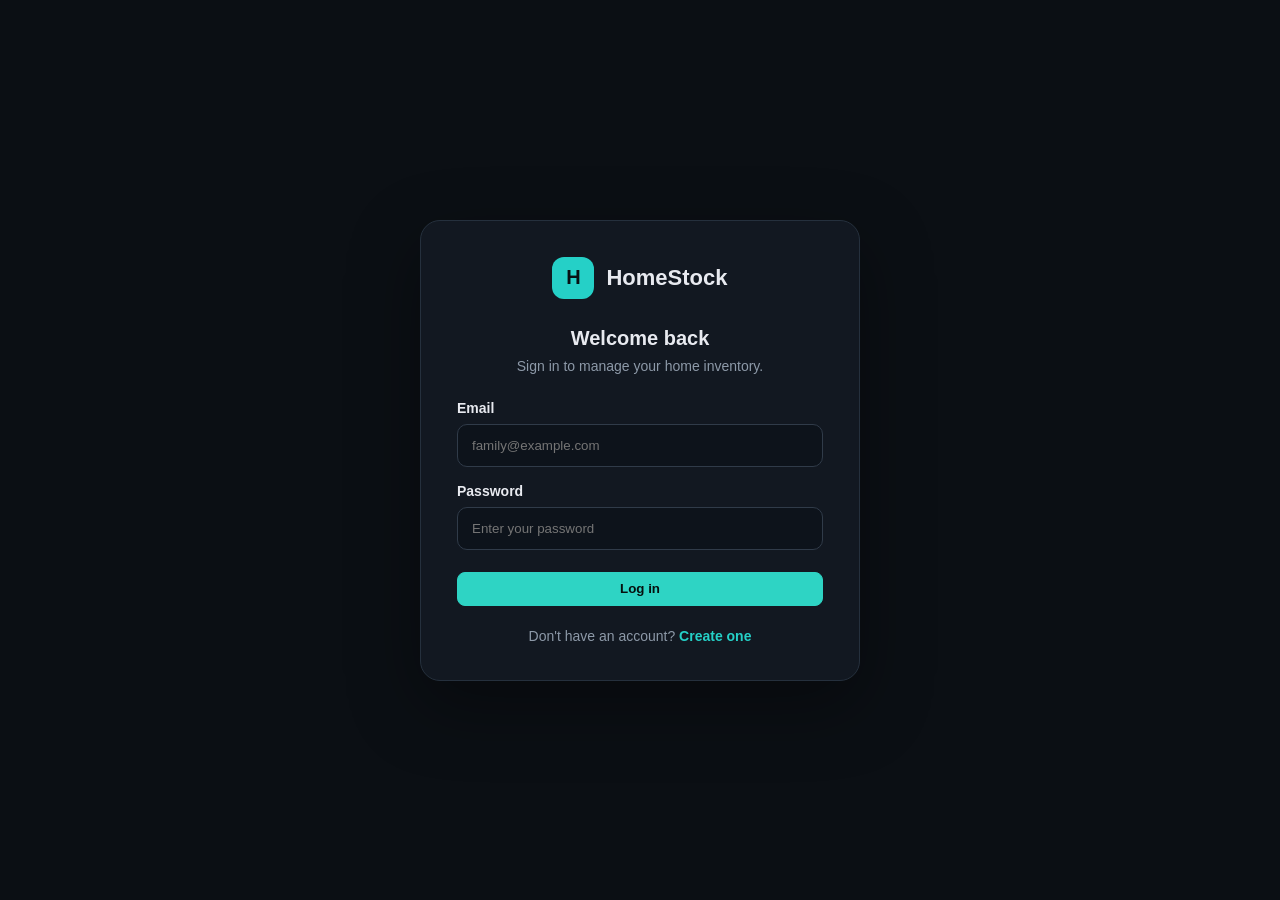
==== login.html @ addc09e4 "Add files via upload" ====
<!DOCTYPE html>
<html lang="en">
<head>
    <meta charset="UTF-8">
    <meta name="viewport" content="width=device-width, initial-scale=1.0">
    <title>HomeStock — Login</title>
    <link rel="stylesheet" href="css/style.css">
    <style>
        .auth-page { min-height: 100vh; display: grid; place-items: center; padding: 24px; background: #0b0f14; }
        .auth-card { width: min(440px, 100%); background: #121821; border: 1px solid #25303d; border-radius: 20px; padding: 36px; box-shadow: 0 24px 70px rgba(0,0,0,.35); }
        .auth-brand { display:flex; align-items:center; gap:12px; justify-content:center; margin-bottom:28px; }
        .auth-brand span { width:42px; height:42px; display:grid; place-items:center; border-radius:12px; background:#25d0c7; color:#081013; font-weight:800; font-size:20px; }
        .auth-brand b { font-size:22px; }
        .auth-card h1 { text-align:center; margin:0 0 8px; }
        .auth-subtitle { text-align:center; color:#8d99a8; margin:0 0 26px; }
        .auth-form label { display:block; margin:16px 0 8px; font-weight:600; }
        .auth-form input { width:100%; box-sizing:border-box; padding:13px 14px; border:1px solid #303b49; border-radius:10px; background:#0d131b; color:#fff; outline:none; }
        .auth-form input:focus { border-color:#25d0c7; }
        .auth-submit { width:100%; margin-top:22px; }
        .auth-error { background:#3a1f25; border:1px solid #6b303b; color:#ffb8c0; padding:12px 14px; border-radius:10px; margin-bottom:14px; }
        .auth-footer { text-align:center; margin-top:22px; color:#8d99a8; }
        .auth-footer a { color:#25d0c7; text-decoration:none; font-weight:600; }
    .auth-success { background:#16342f; border:1px solid #2a665c; color:#a9eee4; padding:12px 14px; border-radius:10px; margin-bottom:14px; }
    </style>
</head>
<body class="auth-page">
    <main class="auth-card">
        <div class="auth-brand"><span>H</span><b>HomeStock</b></div>
        <h1>Welcome back</h1>
        <p class="auth-subtitle">Sign in to manage your home inventory.</p>
        <div class="auth-success" id="authSuccess" hidden></div>
        <div class="auth-error" id="authError" hidden></div>
        <form class="auth-form" id="loginForm">
            <label for="email">Email</label>
            <input id="email" name="email" type="email" autocomplete="email" placeholder="family@example.com" required>
            <label for="password">Password</label>
            <input id="password" name="password" type="password" autocomplete="current-password" placeholder="Enter your password" required>
            <button class="btn primary auth-submit" type="submit">Log in</button>
        </form>
        <div class="auth-footer">Don't have an account? <a href="register.html">Create one</a></div>
    </main>
    <script src="js/supabase-config.js"></script>
    <script src="js/online.js"></script>
    <script src="js/status.js"></script>
    <script src="js/profile-menu.js"></script>
<script src="js/auth.js"></script>
</body>
</html>
---- css/style.css ----
* {
    box-sizing:border-box
}
body {
    margin:0;
    background:#090b10;
    color:#e8eaf0;
    font:14px Inter,Arial,sans-serif
}
a {
    text-decoration:none;
    color:inherit
}
.app {
    display:flex;
    min-height:100vh
}
.sidebar {
    width:214px;
    flex:none;
    background:#0d1017;
    border-right:1px solid #202532;
    padding:16px 9px;
    display:flex;
    flex-direction:column;
    min-height:100vh
}
.brand {
    height:55px;
    border-bottom:1px solid #202532;
    display:flex;
    align-items:center;
    gap:10px;
    padding:0 10px
}
.brand span {
    width:30px;
    height:30px;
    border:1px solid #167e78;
    background:#102b2e;
    border-radius:8px;
    display:grid;
    place-items:center;
    color:#35d6c5;
    font-weight:700
}
nav {
    display:grid;
    gap:5px;
    margin-top:14px
}
nav a {
    height:40px;
    padding:0 12px;
    display:flex;
    align-items:center;
    gap:11px;
    color:#8790a9;
    border:1px solid transparent;
    border-radius:7px;
    font-size:14px;
    line-height:1;
    white-space:nowrap
}
nav a.active {
    background:#102a2d;
    border-color:#175f62;
    color:#36d7c6
}


.collapse {
    margin-top:auto;
    height:35px;
    background:#151924;
    color:#8790a9;
    border:1px solid #252a38;
    border-radius:7px
}
.main,main {
    flex:1;
    min-width:0;
    padding:0 26px 28px
}
header {
    height:82px;
    border-bottom:1px solid #1f2430;
    display:flex;
    align-items:center;
    justify-content:space-between
}
h1 {
    margin:0;
    font-size:20px
}
header p {
    margin:5px 0 0;
    color:#64708e;
    font-size:12px
}
.actions {
    display:flex;
    align-items:center;
    gap:10px
}
.btn {
    height:34px;
    border:1px solid #2b3243;
    border-radius:8px;
    background:#171c2a;
    color:#d9deeb;
    padding:0 15px;
    font-weight:600;
    cursor:pointer
}
.btn.primary {
    background:#2ed4c4;
    border-color:#2ed4c4;
    color:#06110f
}
.avatar {
    width:31px;
    height:31px;
    border-radius:50%;
    display:grid;
    place-items:center;
    border:1px solid #3c2d77;
    background:#1a1731;
    color:#a995ff;
    font-size:11px;
    font-weight:700
}
.stats {
    display:grid;
    grid-template-columns:repeat(4,1fr);
    gap:14px;
    padding:20px 0 18px
}
.stat {
    padding:17px 18px;
    min-height:105px;
    background:#11151e;
    border:1px solid #222836;
    border-radius:10px;
    border-top:2px solid #2bd3c1
}
.stat.purple {
    border-top-color:#7b65ed
}
.stat.orange {
    border-top-color:#e6a322
}
.stat label {
    display:block;
    color:#697595;
    font-size:11px;
    letter-spacing:1.2px
}
.stat strong {
    display:block;
    font:700 27px "JetBrains Mono",monospace;
    margin:9px 0 4px
}
.stat small {
    color:#65708b
}
.dash-grid {
    display:grid;
    grid-template-columns:minmax(0,2.3fr) minmax(300px,.9fr);
    gap:14px
}
.section-title,.panel-head {
    height:36px;
    display:flex;
    align-items:center;
    justify-content:space-between
}
.section-title h2,.panel-head h2 {
    font-size:13px;
    margin:0
}
.section-title a {
    font-size:12px;
    color:#34d6c4
}
.rooms {
    display:grid;
    grid-template-columns:repeat(3,1fr);
    gap:12px
}
.room {
    height:172px;
    position:relative;
    border:1px solid #252b38;
    border-radius:10px;
    overflow:hidden;
    background:#11151e
}
.room img {
    width:100%;
    height:112px;
    object-fit:cover;
    filter:brightness(.78)
}
.room:after {
    content:"";
    position:absolute;
    left:0;
    right:0;
    top:55px;
    height:75px;
    background:linear-gradient(transparent,#11151e)
}
.room .tag {
    position:absolute;
    top:83px;
    left:12px;
    z-index:2;
    padding:3px 7px;
    border-radius:4px;
    font:11px "JetBrains Mono",monospace;
    font-style:normal
}
.teal-bg {
    color:#31d4c3;
    border:1px solid #1b6f6a;
    background:#102a2b
}
.purple-bg {
    color:#9a84ff;
    border:1px solid #5b48b0;
    background:#1c1834
}
.orange-bg {
    color:#e9a72c;
    border:1px solid #75561c;
    background:#2b2110
}
.pink-bg {
    color:#f06b9d;
    border:1px solid #78334d;
    background:#2b1520
}
.blue-bg {
    color:#6eaeff;
    border:1px solid #345d8d;
    background:#132237
}
.room>div {
    position:absolute;
    bottom:0;
    left:0;
    right:0;
    height:60px;
    z-index:3;
    background:#11151e;
    display:flex;
    align-items:center;
    justify-content:space-between;
    padding:0 13px
}
.room strong {
    font:600 13px "JetBrains Mono",monospace;
    color:#31d4c3
}
.room:nth-child(2) strong {
    color:#9078ff
}
.room:nth-child(3) strong {
    color:#e8a52a
}
.room:nth-child(5) strong {
    color:#f16c9e
}
.room:nth-child(6) strong {
    color:#65a7f4
}
.panel {
    background:#11151e;
    border:1px solid #222836;
    border-radius:10px;
    overflow:hidden
}
.activity .section-title {
    padding:0 12px
}
.activity-row {
    min-height:57px;
    border-top:1px solid #252b38;
    display:grid;
    grid-template-columns:26px 1fr auto;
    align-items:center;
    gap:9px;
    padding:8px 12px
}
.activity-row>span {
    width:23px;
    height:23px;
    border-radius:50%;
    display:grid;
    place-items:center;
    border:1px solid #165c58;
    background:#102a2b;
    color:#2ed4c4
}
.activity-row .red {
    border-color:#713048;
    background:#2b1520;
    color:#ed5f87
}
.activity-row b,.value b {
    font-size:12px
}
.activity-row small,.value small {
    display:block;
    color:#65708b;
    font-size:10px;
    margin-top:3px
}
.activity-row>strong,.value>strong {
    font:600 12px "JetBrains Mono",monospace;
    color:#2ed4c4
}
.red-text {
    color:#ed6689!important
}
.bottom {
    display:grid;
    grid-template-columns:1.05fr .95fr;
    gap:14px;
    margin-top:18px
}
.panel-head {
    height:52px;
    border-bottom:1px solid #252b38;
    padding:0 17px
}
.panel-head span {
    color:#68728b;
    font-size:11px
}
.value {
    min-height:58px;
    border-bottom:1px solid #252b38;
    display:grid;
    grid-template-columns:31px 1fr auto;
    align-items:center;
    gap:7px;
    padding:8px 17px
}
.value em {
    font:11px "JetBrains Mono";
    color:#3d4860
}
.bars {
    padding:15px 17px
}
.bars label {
    display:flex;
    justify-content:space-between;
    color:#8e97ac;
    font-size:11px;
    margin-bottom:7px
}
.bars label b {
    color:#64708c;
    font-weight:500
}
.bars i {
    display:block;
    height:6px;
    background:#1e2330;
    border-radius:10px;
    overflow:hidden;
    margin-bottom:12px
}
.bars i span {
    display:block;
    height:100%;
    background:#32d5c5;
    border-radius:10px
}
.toolbar {
    display:grid;
    grid-template-columns:minmax(280px,1fr) auto auto;
    gap:12px;
    align-items:center;
    padding:20px 0 17px
}
.search {
    height:34px;
    border:1px solid #252c3a;
    border-radius:7px;
    background:#11151e;
    display:flex;
    align-items:center;
    padding:0 11px;
    color:#697594
}
.search input {
    flex:1;
    background:none;
    border:0;
    outline:0;
    color:#e9edf6;
    margin-left:8px
}
.tabs {
    height:34px;
    border:1px solid #252c3a;
    background:#11151e;
    border-radius:7px;
    padding:3px;
    display:flex
}
.tab {
    border:0;
    background:none;
    color:#68738e;
    padding:0 12px;
    border-radius:5px;
    cursor:pointer
}
.tab.active {
    background:#1b202d;
    color:#dce2ed
}
.tab b {
    font:10px "JetBrains Mono";
    margin-left:4px
}
.summary {
    height:34px;
    border:1px solid #252c3a;
    border-radius:7px;
    padding:0 12px;
    display:flex;
    align-items:center;
    gap:7px;
    color:#77819a;
    font-size:11px
}
.summary strong {
    color:#2ed4c4;
    font-family:"JetBrains Mono"
}
.table {
    overflow:auto
}
table {
    width:100%;
    min-width:850px;
    border-collapse:collapse
}
th {
    height:42px;
    text-align:left;
    padding:0 16px;
    background:#0f131b;
    color:#64708d;
    font-size:10px;
    letter-spacing:1px
}
td {
    height:50px;
    border-top:1px solid #242a37;
    padding:0 16px;
    color:#a9b1c1;
    font-size:11px
}
td:first-child {
    color:#e8ebf2;
    font-weight:600;
    font-size:12px
}
.value-cell {
    font:600 12px "JetBrains Mono";
    color:#2ed4c4
}
.cat,.status {
    display:inline-block;
    padding:3px 7px;
    border-radius:4px;
    border:1px solid #315d5c;
    background:#102728;
    color:#36d4c3;
    font-size:10px
}
.cat.purple {
    border-color:#4b3d86;
    background:#1b1732;
    color:#9a83ff
}
.cat.orange {
    border-color:#76561c;
    background:#2a200e;
    color:#e8a42a
}
.cat.pink {
    border-color:#743248;
    background:#2a1520;
    color:#ef6996
}
.status {
    border-radius:12px
}
.status.low {
    border-color:#76561d;
    background:#2a210f;
    color:#eba827
}
.status.out {
    border-color:#743249;
    background:#2b1520;
    color:#ef668f
}
.act {
    height:25px;
    border:1px solid #2c3444;
    border-radius:4px;
    background:#181d28;
    color:#8791a9;
    margin-right:5px;
    cursor:pointer
}
.act.del {
    border-color:#713148;
    color:#e96187;
    background:#24151d
}
.footer {
    height:37px;
    display:flex;
    align-items:center;
    color:#65708b;
    font-size:10px
}
.modal-bg {
    position:fixed;
    inset:0;
    background:#030509c2;
    backdrop-filter:blur(5px);
    display:grid;
    place-items:center;
    z-index:20
}
.modal-bg[hidden] {
    display:none
}
.modal {
    width:min(445px,94vw);
    background:#11151e;
    border:1px solid #2a3040;
    border-radius:13px
}
.modal-head {
    padding:17px 19px;
    border-bottom:1px solid #252b38;
    display:flex;
    justify-content:space-between
}
.modal-head h2 {
    margin:0;
    font-size:14px
}
.modal-head p {
    margin:4px 0;
    color:#66718b;
    font-size:10px
}
.close {
    width:28px;
    height:28px;
    background:#1a2030;
    border:1px solid #2d3547;
    color:#9aa3b7;
    border-radius:6px;
    font-size:20px
}
.modal form {
    padding:16px 19px;
    display:grid;
    grid-template-columns:1fr 1fr;
    gap:12px
}
.field {
    display:flex;
    flex-direction:column;
    gap:6px
}
.field.full {
    grid-column:1/-1
}
.field label {
    font-size:9px;
    letter-spacing:1px;
    color:#697594
}
.field input,.field select {
    height:34px;
    background:#0f131b;
    color:#e7ebf3;
    border:1px solid #2b3343;
    border-radius:6px;
    padding:0 10px
}
.preview {
    height:35px;
    border:1px solid #252c3a;
    border-radius:6px;
    padding:0 10px;
    display:flex;
    align-items:center;
    gap:8px;
    color:#69738c;
    font-size:10px
}
.preview strong {
    padding:3px 8px;
    border:1px solid #76561d;
    background:#2a210f;
    border-radius:12px;
    color:#eba827
}
.preview strong.good {
    border-color:#1d6256;
    background:#102927;
    color:#36d4bf
}
.preview strong.out {
    border-color:#743249;
    background:#2b1520;
    color:#ef668f
}
.modal-actions {
    grid-column:1/-1;
    display:flex;
    justify-content:flex-end;
    gap:9px
}
@media(max-width:1000px) {
    .stats {
    grid-template-columns:repeat(2,1fr)
}
.dash-grid,.bottom {
    grid-template-columns:1fr
}
.rooms {
    grid-template-columns:repeat(2,1fr)
}
.toolbar {
    grid-template-columns:1fr
}
}
@media(max-width:650px) {
    .sidebar {
    display:none
}
.main,main {
    padding:0 14px
}
.stats,.rooms {
    grid-template-columns:1fr
}
.modal form {
    grid-template-columns:1fr
}
.field.full {
    grid-column:auto
}
}


/* Rooms page */
.rooms-toolbar {
    display:grid;
    grid-template-columns:minmax(280px,1fr) auto;
    gap:14px;
    align-items:center;
    padding:20px 0 18px;
}

.room-search {
    width:100%;
}

.room-summary {
    height:34px;
    border:1px solid #252c3a;
    border-radius:7px;
    background:#11151e;
    padding:0 13px;
    display:flex;
    align-items:center;
    gap:16px;
    color:#6f7992;
    font-size:11px;
}

.room-summary span {
    display:flex;
    align-items:center;
    gap:5px;
}

.room-summary b {
    color:#dfe4ee;
    font-family:"JetBrains Mono",monospace;
}

.room-page-grid {
    display:grid;
    grid-template-columns:repeat(3,minmax(0,1fr));
    gap:18px;
}

.room-card {
    min-height:305px;
    position:relative;
    overflow:hidden;
    border:1px solid #252b38;
    border-radius:10px;
    background:#11151e;
    transition:transform .2s ease,border-color .2s ease,box-shadow .2s ease;
}

.room-card:before {
    content:"";
    position:absolute;
    top:0;
    left:0;
    right:0;
    height:2px;
    background:#2ed4c4;
    z-index:5;
}

.room-card:nth-child(2):before {
    background:#8b74f7;
}

.room-card:nth-child(3):before {
    background:#e9a52a;
}

.room-card:nth-child(4):before {
    background:#2ed4c4;
}

.room-card:nth-child(5):before {
    background:#ef668f;
}

.room-card:nth-child(6):before {
    background:#65a7f4;
}

.room-card:hover {
    transform:translateY(-3px);
    border-color:#394357;
    box-shadow:0 12px 30px rgba(0,0,0,.22);
}

.room-photo {
    position:relative;
    height:165px;
    overflow:hidden;
}

.room-photo img {
    width:100%;
    height:100%;
    object-fit:cover;
    filter:brightness(.72);
    transition:transform .3s ease;
}

.room-card:hover .room-photo img {
    transform:scale(1.04);
}

.room-photo:after {
    content:"";
    position:absolute;
    inset:45% 0 0;
    background:linear-gradient(transparent,#11151e);
}

.room-count {
    position:absolute;
    top:12px;
    right:12px;
    z-index:3;
    padding:4px 9px;
    border-radius:6px;
    font:11px "JetBrains Mono",monospace;
    background:#102a2b;
    color:#31d4c3;
    border:1px solid #1b6f6a;
}

.room-card:nth-child(2) .room-count {
    color:#9a84ff;
    border-color:#5b48b0;
    background:#1c1834;
}

.room-card:nth-child(3) .room-count {
    color:#e9a72c;
    border-color:#75561c;
    background:#2b2110;
}

.room-card:nth-child(5) .room-count {
    color:#f06b9d;
    border-color:#78334d;
    background:#2b1520;
}

.room-card:nth-child(6) .room-count {
    color:#6eaeff;
    border-color:#345d8d;
    background:#132237;
}

.room-card-body {
    padding:0 18px 15px;
    margin-top:-2px;
    position:relative;
    z-index:4;
}

.room-card-title {
    display:flex;
    align-items:flex-start;
    justify-content:space-between;
    gap:12px;
}

.room-card-title h2 {
    margin:0;
    font-size:13px;
    color:#edf0f5;
}

.room-value {
    font:600 15px "JetBrains Mono",monospace;
    color:#31d4c3;
    white-space:nowrap;
}

.room-card:nth-child(2) .room-value {
    color:#9078ff;
}

.room-card:nth-child(3) .room-value {
    color:#e8a52a;
}

.room-card:nth-child(5) .room-value {
    color:#f16c9e;
}

.room-card:nth-child(6) .room-value {
    color:#65a7f4;
}

.room-description {
    margin:5px 0 12px;
    color:#68738d;
    font-size:11px;
}

.room-stats {
    border-top:1px solid #252b38;
    border-bottom:1px solid #252b38;
    min-height:34px;
    display:flex;
    align-items:center;
    gap:11px;
    color:#8490a8;
    font-size:10px;
}

.room-stats .dot {
    width:6px;
    height:6px;
    border-radius:50%;
    background:#2ed4c4;
    flex:none;
}

.room-card:nth-child(2) .dot {
    background:#9078ff;
}

.room-card:nth-child(3) .dot {
    background:#e9a52a;
}

.room-card:nth-child(5) .dot {
    background:#ef668f;
}

.room-card:nth-child(6) .dot {
    background:#65a7f4;
}

.room-actions {
    display:grid;
    grid-template-columns:1fr 36px;
    gap:8px;
    margin-top:10px;
}

.room-view,
.room-edit {
    height:29px;
    border:1px solid #2c3444;
    border-radius:6px;
    background:#181d28;
    color:#9aa5bc;
    cursor:pointer;
    font-size:11px;
}

.room-view:hover {
    color:#36d7c6;
    border-color:#236d69;
}

.room-edit:hover {
    color:#dfe4ee;
    border-color:#465169;
}

.room-empty {
    min-height:300px;
    border:1px solid #252b38;
    border-radius:10px;
    background:#11151e;
    display:grid;
    place-items:center;
    align-content:center;
    text-align:center;
    padding:30px;
}

.empty-icon {
    width:48px;
    height:48px;
    border:1px solid #2b3444;
    border-radius:50%;
    display:grid;
    place-items:center;
    color:#66728c;
    font-size:20px;
    margin-bottom:12px;
}

.room-empty h2 {
    margin:0;
    font-size:15px;
}

.room-empty p {
    color:#68738d;
    font-size:11px;
    margin:7px 0 15px;
}

.room-footer {
    height:38px;
    display:flex;
    align-items:center;
    color:#65708b;
    font-size:10px;
}

.room-modal {
    width:min(445px,94vw);
}

@media(max-width:1050px) {
    .room-page-grid {
        grid-template-columns:repeat(2,minmax(0,1fr));
    }
}

@media(max-width:750px) {
    .rooms-toolbar {
        grid-template-columns:1fr;
    }

    .room-summary {
        width:max-content;
    }

    .room-page-grid {
        grid-template-columns:1fr;
    }
}

/* Categories page */
.category-toolbar {
    display: grid;
    grid-template-columns: minmax(280px, 1fr) auto;
    gap: 14px;
    align-items: center;
    padding: 20px 0 18px;
}

.category-search {
    width: 100%;
}

.category-summary {
    height: 34px;
    border: 1px solid #252c3a;
    border-radius: 7px;
    background: #11151e;
    padding: 0 13px;
    display: flex;
    align-items: center;
    gap: 16px;
    color: #6f7992;
    font-size: 11px;
}

.category-summary span {
    display: flex;
    align-items: center;
    gap: 5px;
}

.category-summary b {
    color: #dfe4ee;
    font-family: "JetBrains Mono", monospace;
}

.category-grid {
    display: grid;
    grid-template-columns: repeat(3, minmax(0, 1fr));
    gap: 18px;
}

.category-card {
    min-height: 220px;
    position: relative;
    overflow: hidden;
    border: 1px solid #252b38;
    border-radius: 10px;
    background: #11151e;
    transition: transform .2s ease, border-color .2s ease, box-shadow .2s ease;
}

.category-card:before {
    content: "";
    position: absolute;
    top: 0;
    left: 0;
    right: 0;
    height: 2px;
    background: #2ed4c4;
}

.category-card:nth-child(2):before {
    background: #8b74f7;
}

.category-card:nth-child(3):before {
    background: #e9a52a;
}

.category-card:nth-child(4):before {
    background: #ef668f;
}

.category-card:nth-child(5):before {
    background: #65a7f4;
}

.category-card:hover {
    transform: translateY(-3px);
    border-color: #394357;
    box-shadow: 0 12px 30px rgba(0, 0, 0, .22);
}

.category-card-top {
    display: flex;
    align-items: flex-start;
    justify-content: space-between;
    padding: 22px 18px 12px;
}

.category-icon {
    width: 42px;
    height: 42px;
    border-radius: 10px;
    display: grid;
    place-items: center;
    border: 1px solid #1b6f6a;
    background: #102a2b;
    color: #31d4c3;
    font-size: 18px;
}

.category-card:nth-child(2) .category-icon {
    color: #9a84ff;
    border-color: #5b48b0;
    background: #1c1834;
}

.category-card:nth-child(3) .category-icon {
    color: #e9a72c;
    border-color: #75561c;
    background: #2b2110;
}

.category-card:nth-child(4) .category-icon {
    color: #f06b9d;
    border-color: #78334d;
    background: #2b1520;
}

.category-card:nth-child(5) .category-icon {
    color: #6eaeff;
    border-color: #345d8d;
    background: #132237;
}

.category-count-badge {
    padding: 4px 9px;
    border-radius: 12px;
    border: 1px solid #1b6f6a;
    background: #102a2b;
    color: #31d4c3;
    font: 10px "JetBrains Mono", monospace;
}

.category-card:nth-child(2) .category-count-badge {
    color: #9a84ff;
    border-color: #5b48b0;
    background: #1c1834;
}

.category-card:nth-child(3) .category-count-badge {
    color: #e9a72c;
    border-color: #75561c;
    background: #2b2110;
}

.category-card:nth-child(4) .category-count-badge {
    color: #f06b9d;
    border-color: #78334d;
    background: #2b1520;
}

.category-card:nth-child(5) .category-count-badge {
    color: #6eaeff;
    border-color: #345d8d;
    background: #132237;
}

.category-card-body {
    padding: 0 18px 17px;
}

.category-card-title {
    display: flex;
    align-items: center;
    justify-content: space-between;
    gap: 10px;
}

.category-card-title h2 {
    margin: 0;
    font-size: 15px;
}

.category-value {
    color: #31d4c3;
    font: 600 12px "JetBrains Mono", monospace;
}

.category-card:nth-child(2) .category-value {
    color: #9a84ff;
}

.category-card:nth-child(3) .category-value {
    color: #e9a72c;
}

.category-card:nth-child(4) .category-value {
    color: #f06b9d;
}

.category-card:nth-child(5) .category-value {
    color: #6eaeff;
}

.category-description {
    color: #69738b;
    font-size: 10px;
    margin: 7px 0 14px;
}

.category-stats {
    display: flex;
    align-items: center;
    gap: 7px;
    color: #7a849c;
    font-size: 10px;
    padding-bottom: 14px;
    border-bottom: 1px solid #252b38;
}

.category-stats .dot {
    width: 6px;
    height: 6px;
    border-radius: 50%;
    background: #2ed4c4;
}

.category-actions {
    display: flex;
    justify-content: flex-end;
    gap: 7px;
    padding-top: 12px;
}

.category-view {
    flex: 1;
    height: 29px;
    border: 1px solid #2c3444;
    border-radius: 5px;
    background: #181d28;
    color: #c5ccda;
    cursor: pointer;
}

.category-edit,
.category-delete {
    width: 32px;
    height: 29px;
    border: 1px solid #2c3444;
    border-radius: 5px;
    background: #181d28;
    color: #8791a9;
    cursor: pointer;
}

.category-delete {
    border-color: #713148;
    color: #e96187;
    background: #24151d;
}

.category-empty {
    min-height: 260px;
    border: 1px dashed #2a3140;
    border-radius: 10px;
    background: #11151e;
    display: grid;
    place-items: center;
    align-content: center;
    text-align: center;
}

.category-empty[hidden] {
    display: none;
}

.category-empty .empty-icon {
    width: 48px;
    height: 48px;
    display: grid;
    place-items: center;
    border-radius: 12px;
    background: #102a2b;
    border: 1px solid #1b6f6a;
    color: #31d4c3;
    font-size: 20px;
}

.category-empty h2 {
    font-size: 15px;
    margin: 12px 0 0;
}

.category-empty p {
    color: #68738d;
    font-size: 11px;
    margin: 7px 0 15px;
}

.category-footer {
    height: 38px;
    display: flex;
    align-items: center;
    color: #65708b;
    font-size: 10px;
}

.category-modal {
    width: min(445px, 94vw);
}

@media (max-width: 1050px) {
    .category-grid {
        grid-template-columns: repeat(2, minmax(0, 1fr));
    }
}

@media (max-width: 750px) {
    .category-toolbar {
        grid-template-columns: 1fr;
    }

    .category-summary {
        width: max-content;
    }

    .category-grid {
        grid-template-columns: 1fr;
    }
}


/* Final Categories page styling */
.category-toolbar {
    display: grid;
    grid-template-columns: minmax(280px, 1fr) auto;
    gap: 14px;
    align-items: center;
    padding: 20px 0 18px;
}

.category-summary {
    min-height: 34px;
    border: 1px solid #252c3a;
    border-radius: 7px;
    background: #11151e;
    padding: 0 13px;
    display: flex;
    align-items: center;
    gap: 18px;
    color: #6f7992;
    font-size: 11px;
}

.category-summary span {
    display: flex;
    align-items: center;
    gap: 6px;
}

.category-summary b {
    color: #dfe4ee;
    font-family: "JetBrains Mono", monospace;
}

.category-grid {
    display: grid;
    grid-template-columns: repeat(3, minmax(0, 1fr));
    gap: 18px;
}

.category-card {
    min-height: 238px;
    position: relative;
    overflow: hidden;
    border: 1px solid #252b38;
    border-radius: 10px;
    background: #11151e;
    transition: transform .2s ease, border-color .2s ease, box-shadow .2s ease;
}

.category-card::before {
    content: "";
    position: absolute;
    top: 0;
    left: 0;
    right: 0;
    height: 2px;
    background: #2ed4c4;
}

.category-card.violet::before { background: #8b74f7; }
.category-card.orange::before { background: #e9a52a; }
.category-card.green::before { background: #35d99a; }
.category-card.pink::before { background: #ef668f; }

.category-card:hover {
    transform: translateY(-3px);
    border-color: #394357;
    box-shadow: 0 12px 30px rgba(0, 0, 0, .22);
}

.category-card-top {
    display: flex;
    align-items: flex-start;
    justify-content: space-between;
    padding: 18px 18px 12px;
}

.category-icon {
    width: 42px;
    height: 42px;
    border-radius: 10px;
    display: grid;
    place-items: center;
    border: 1px solid #1b6f6a;
    background: #102a2b;
    color: #31d4c3;
    font-size: 18px;
}

.category-card.violet .category-icon {
    color: #9a84ff;
    border-color: #5b48b0;
    background: #1c1834;
}

.category-card.orange .category-icon {
    color: #e9a72c;
    border-color: #75561c;
    background: #2b2110;
}

.category-card.green .category-icon {
    color: #35d99a;
    border-color: #247e61;
    background: #102a23;
}

.category-card.pink .category-icon {
    color: #f06b9d;
    border-color: #78334d;
    background: #2b1520;
}

.category-count-badge {
    padding: 4px 9px;
    border-radius: 7px;
    border: 1px solid #1b6f6a;
    background: #102a2b;
    color: #31d4c3;
    font: 10px "JetBrains Mono", monospace;
}

.category-card.violet .category-count-badge {
    color: #9a84ff;
    border-color: #5b48b0;
    background: #1c1834;
}

.category-card.orange .category-count-badge {
    color: #e9a72c;
    border-color: #75561c;
    background: #2b2110;
}

.category-card.green .category-count-badge {
    color: #35d99a;
    border-color: #247e61;
    background: #102a23;
}

.category-card.pink .category-count-badge {
    color: #f06b9d;
    border-color: #78334d;
    background: #2b1520;
}

.category-card-body {
    padding: 0 18px 17px;
}

.category-card-title {
    display: flex;
    align-items: center;
    justify-content: space-between;
    gap: 10px;
}

.category-card-title h2 {
    margin: 0;
    font-size: 15px;
}

.category-value {
    color: #31d4c3;
    font: 600 14px "JetBrains Mono", monospace;
}

.category-card.violet .category-value { color: #9a84ff; }
.category-card.orange .category-value { color: #e9a72c; }
.category-card.green .category-value { color: #35d99a; }
.category-card.pink .category-value { color: #f06b9d; }

.category-description {
    color: #69738b;
    font-size: 10px;
    margin: 7px 0 12px;
}

.category-mini-stats {
    display: grid;
    grid-template-columns: 1fr 1fr;
    gap: 10px;
}

.category-mini-stats > div {
    min-height: 45px;
    border: 1px solid #202634;
    border-radius: 6px;
    background: #0e121a;
    padding: 8px 10px;
}

.category-mini-stats span {
    display: block;
    color: #69738b;
    font-size: 9px;
    margin-bottom: 3px;
}

.category-mini-stats b {
    color: #e8edf6;
    font: 600 15px "JetBrains Mono", monospace;
}

.category-mini-stats > div:nth-child(2) b {
    color: #31d4c3;
}

.category-card.violet .category-mini-stats > div:nth-child(2) b { color: #9a84ff; }
.category-card.orange .category-mini-stats > div:nth-child(2) b { color: #e9a72c; }
.category-card.green .category-mini-stats > div:nth-child(2) b { color: #35d99a; }
.category-card.pink .category-mini-stats > div:nth-child(2) b { color: #f06b9d; }

.category-share {
    margin-top: 12px;
}

.category-share > div:first-child {
    display: flex;
    justify-content: space-between;
    color: #69738b;
    font-size: 9px;
    margin-bottom: 5px;
}

.category-progress {
    height: 5px;
    overflow: hidden;
    border-radius: 999px;
    background: #202535;
}

.category-progress span {
    display: block;
    height: 100%;
    border-radius: inherit;
    background: #2ed4c4;
}

.category-card.violet .category-progress span { background: #8b74f7; }
.category-card.orange .category-progress span { background: #e9a52a; }
.category-card.green .category-progress span { background: #35d99a; }
.category-card.pink .category-progress span { background: #ef668f; }

.category-actions {
    display: flex;
    justify-content: flex-end;
    gap: 7px;
    margin-top: 10px;
}

.category-edit,
.category-delete {
    width: 28px;
    height: 28px;
    border: 1px solid #2b3345;
    border-radius: 6px;
    background: #171c27;
    color: #8b96ad;
    cursor: pointer;
}

.category-edit:hover {
    border-color: #3d4961;
    color: #dfe5f0;
}

.category-delete {
    color: #ef668f;
    border-color: #673044;
}

.category-delete:hover {
    background: #2a1520;
}

.category-empty {
    padding: 70px 20px;
    text-align: center;
    color: #69738b;
}

.category-empty .empty-icon {
    font-size: 36px;
    margin-bottom: 10px;
}

.category-empty h2 {
    color: #dfe4ee;
    margin: 0 0 7px;
}

.category-empty p {
    margin: 0 0 16px;
}

.category-footer {
    margin-top: 20px;
    color: #5e687e;
    font-size: 10px;
}

@media (max-width: 1050px) {
    .category-grid {
        grid-template-columns: repeat(2, minmax(0, 1fr));
    }

    .category-toolbar {
        grid-template-columns: 1fr;
    }

    .category-summary {
        width: fit-content;
    }
}

@media (max-width: 700px) {
    .category-grid {
        grid-template-columns: 1fr;
    }
}


/* Reports */
.report-stats {
    display: grid;
    grid-template-columns: repeat(4, 1fr);
    gap: 12px;
    margin-bottom: 18px;
}

.report-grid {
    display: grid;
    grid-template-columns: 1fr 1fr;
    gap: 16px;
}

.report-panel {
    border: 1px solid #252c3a;
    border-radius: 9px;
    background: #11151e;
    padding: 18px;
}

.report-full {
    margin-top: 16px;
}

.report-list {
    display: flex;
    flex-direction: column;
    gap: 10px;
}

.report-row {
    padding: 11px 0;
    border-bottom: 1px solid #202634;
}

.report-row:last-child {
    border-bottom: 0;
}

.report-row-head {
    display: flex;
    justify-content: space-between;
    gap: 12px;
    margin-bottom: 6px;
}

.report-row-head strong {
    color: #e8edf6;
    font-size: 12px;
}

.report-row-head span,
.report-row-meta {
    color: #69738b;
    font-size: 10px;
}

.report-progress {
    height: 5px;
    background: #202535;
    border-radius: 999px;
    overflow: hidden;
}

.report-progress span {
    display: block;
    height: 100%;
    border-radius: inherit;
    background: #2ed4c4;
}

.status-report {
    display: grid;
    gap: 10px;
}

.status-report div {
    display: flex;
    justify-content: space-between;
    align-items: center;
    padding: 13px 14px;
    border: 1px solid #202634;
    border-radius: 7px;
    background: #0e121a;
}

.status-report span {
    color: #8b96ad;
    font-size: 11px;
}

.status-report b {
    font: 600 15px "JetBrains Mono", monospace;
    color: #31d4c3;
}

.status-report div:nth-child(2) b {
    color: #e9a72c;
}

.status-report div:nth-child(3) b {
    color: #ef668f;
}

.report-summary {
    color: #8b96ad;
    font-size: 12px;
    line-height: 1.7;
    margin: 0;
}

#reportUpdated {
    color: #69738b;
    font-size: 9px;
}

@media (max-width: 900px) {
    .report-stats {
        grid-template-columns: repeat(2, 1fr);
    }

    .report-grid {
        grid-template-columns: 1fr;
    }
}

@media (max-width: 560px) {
    .report-stats {
        grid-template-columns: 1fr;
    }
}

@media print {
    body {
        background: white !important;
        color: #111 !important;
    }

    .sidebar,
    header .actions,
    .category-toolbar,
    .btn,
    .collapse {
        display: none !important;
    }

    .app,
    main {
        display: block !important;
        width: 100% !important;
        margin: 0 !important;
        padding: 0 !important;
    }

    header {
        display: block !important;
        margin-bottom: 20px !important;
    }

    header h1,
    header p,
    .report-panel,
    .report-row-head strong,
    .report-summary,
    .status-report span,
    .status-report b {
        color: #111 !important;
    }

    .report-panel {
        background: white !important;
        border-color: #ccc !important;
        break-inside: avoid;
    }

    .report-progress {
        background: #ddd !important;
    }

    .report-progress span {
        background: #555 !important;
    }
}

.avatar { text-decoration: none; cursor: pointer; }

/* Category color picker */
.category-color-picker {
    display: flex;
    align-items: center;
    gap: 10px;
    flex-wrap: wrap;
    margin-top: 8px;
}

.color-choice {
    width: 28px;
    height: 28px;
    padding: 0;
    border: 2px solid transparent;
    border-radius: 50%;
    cursor: pointer;
    position: relative;
    box-sizing: border-box;
}

.color-choice:hover {
    transform: scale(1.08);
}

.color-choice.selected {
    border-color: #ffffff;
    box-shadow: 0 0 0 2px #35d6c5;
}

.color-choice.teal { background: #2ed4c4; }
.color-choice.violet { background: #9a83ff; }
.color-choice.orange { background: #e9a72c; }
.color-choice.green { background: #61c48a; }
.color-choice.pink { background: #ef6996; }
.color-choice.blue { background: #65a7f4; }

.category-card.blue {
    border-top-color: #65a7f4;
}

.category-card.blue .category-icon {
    background: rgba(101, 167, 244, .12);
    color: #65a7f4;
}

@media (max-width: 600px) {
    .color-choice {
        width: 32px;
        height: 32px;
    }
}

/* HomeStock v2 professional account area */
.sidebar-account {
    margin-top: auto;
    padding: 14px;
    border: 1px solid rgba(255,255,255,.08);
    border-radius: 16px;
    background: rgba(255,255,255,.04);
}
.sidebar-account-link { display:flex; align-items:center; gap:10px; color:inherit; text-decoration:none; min-width:0; }
.sidebar-account-link:hover { opacity:.92; }
.sidebar-account-avatar, .mini-avatar, .profile-avatar-large { display:grid; place-items:center; border-radius:50%; font-weight:800; flex:0 0 auto; }
.sidebar-account-avatar { width:38px; height:38px; background:#35d6c5; color:#102321; }
.sidebar-account-copy { min-width:0; }
.sidebar-account-copy strong, .sidebar-account-copy span { display:block; overflow:hidden; text-overflow:ellipsis; white-space:nowrap; }
.sidebar-account-copy strong { font-size:13px; }
.sidebar-account-copy span { margin-top:2px; font-size:11px; opacity:.62; }
.account-page-grid { display:grid; grid-template-columns:minmax(0, 1.2fr) minmax(300px, .8fr); gap:20px; }
.account-card { padding:24px; }
.profile-hero { display:flex; align-items:center; gap:18px; padding-bottom:22px; border-bottom:1px solid rgba(127,127,127,.15); }
.profile-avatar-large { width:76px; height:76px; font-size:24px; background:#35d6c5; color:#102321; }
.profile-hero h2 { margin:4px 0 3px; font-size:25px; }
.profile-hero p { margin:0; opacity:.65; }
.eyebrow { font-size:10px; font-weight:800; letter-spacing:.12em; opacity:.58; }
.role-pill { margin-left:auto; padding:7px 11px; border-radius:999px; background:rgba(53,214,197,.12); color:#1a9f93; font-size:12px; font-weight:800; }
.account-meta { display:grid; grid-template-columns:repeat(3,1fr); gap:12px; margin-top:20px; }
.meta-box { padding:14px; border-radius:12px; background:rgba(127,127,127,.07); }
.meta-box span, .meta-box strong { display:block; }
.meta-box span { font-size:11px; opacity:.58; margin-bottom:5px; }
.meta-box strong { font-size:13px; word-break:break-word; }
.user-row { display:flex; align-items:center; gap:12px; padding:14px 0; border-bottom:1px solid rgba(127,127,127,.12); }
.user-row:last-child { border-bottom:0; }
.mini-avatar { width:40px; height:40px; background:rgba(154,131,255,.16); color:#7b67db; }
.user-row-main { min-width:0; flex:1; }
.user-row-main strong, .user-row-main span { display:block; }
.user-row-main strong { font-size:14px; }
.user-row-main span, .user-row time { font-size:12px; opacity:.58; }
.section-heading { display:flex; align-items:center; justify-content:space-between; gap:12px; margin-bottom:4px; }
.section-heading h2 { margin:0; }
.section-heading p { margin:4px 0 18px; opacity:.6; font-size:13px; }
@media (max-width: 900px) { .account-page-grid { grid-template-columns:1fr; } }
@media (max-width: 600px) { .account-meta { grid-template-columns:1fr; } .profile-hero { align-items:flex-start; flex-wrap:wrap; } .role-pill { margin-left:0; } }


/* HomeStock profile experience */
.profile-header-button {
    appearance: none;
    padding: 0;
    cursor: pointer;
    width: 38px;
    height: 38px;
    font-size: 19px;
    border: 1px solid rgba(53,214,197,.35);
    background: rgba(53,214,197,.10);
    color: inherit;
}
.profile-header-button span { line-height: 1; }
.sidebar-account-avatar { font-size: 20px; display:grid; place-items:center; }
.profile-popup {
    z-index: 5000;
    padding: 12px;
    border: 1px solid rgba(255,255,255,.10);
    border-radius: 20px;
    background: #111822;
    color: #eef3f8;
    box-shadow: 0 24px 70px rgba(0,0,0,.42);
    animation: profilePop .16s ease-out;
}
@keyframes profilePop { from { opacity:0; transform:translateY(5px) scale(.98); } to { opacity:1; transform:none; } }
.profile-popup-top { display:flex; align-items:center; gap:12px; padding:8px 8px 12px; }
.profile-popup-avatar { width:50px; height:50px; display:grid; place-items:center; border-radius:16px; background:rgba(53,214,197,.12); border:1px solid rgba(53,214,197,.25); font-size:28px; flex:0 0 auto; }
.profile-popup-identity { min-width:0; }
.profile-popup-identity strong, .profile-popup-identity span { display:block; overflow:hidden; text-overflow:ellipsis; white-space:nowrap; }
.profile-popup-identity strong { font-size:15px; }
.profile-popup-identity span { margin-top:4px; font-size:12px; opacity:.62; }
.profile-popup-divider { height:1px; margin:4px 0; background:rgba(255,255,255,.08); }
.profile-action { width:100%; display:flex; align-items:center; gap:12px; padding:12px 10px; border:0; border-radius:13px; background:transparent; color:inherit; text-align:left; cursor:pointer; font:inherit; }
.profile-action:hover { background:rgba(255,255,255,.06); }
.profile-action-icon { width:34px; height:34px; display:grid; place-items:center; border-radius:10px; background:rgba(255,255,255,.06); font-size:17px; flex:0 0 auto; }
.profile-action > span:nth-child(2) { min-width:0; flex:1; }
.profile-action strong, .profile-action small { display:block; }
.profile-action strong { font-size:13px; }
.profile-action small { margin-top:3px; font-size:11px; opacity:.56; }
.profile-action-arrow { font-size:20px; opacity:.42; }
.profile-action-logout { color:#ffb9c2; }
.profile-action-logout .profile-action-icon { background:rgba(255,110,130,.10); }
.profile-modal-backdrop { position:fixed; inset:0; z-index:6000; display:grid; place-items:center; padding:20px; background:rgba(5,9,14,.68); backdrop-filter:blur(5px); }
.profile-modal { width:min(430px, 100%); box-sizing:border-box; padding:22px; border:1px solid rgba(255,255,255,.10); border-radius:22px; background:#121922; color:#eef3f8; box-shadow:0 30px 90px rgba(0,0,0,.48); }
.profile-modal-head { display:flex; align-items:flex-start; justify-content:space-between; gap:18px; }
.profile-modal-head h3 { margin:5px 0 0; font-size:22px; }
.profile-modal-head p { margin:6px 0 0; font-size:12px; opacity:.58; }
.profile-modal-close { width:34px; height:34px; border:0; border-radius:10px; background:rgba(255,255,255,.06); color:inherit; font-size:23px; cursor:pointer; }
.profile-field-label { display:block; margin:20px 0 7px; font-size:12px; font-weight:700; opacity:.72; }
.profile-field { width:100%; box-sizing:border-box; padding:12px 13px; border:1px solid rgba(255,255,255,.12); border-radius:12px; outline:none; background:#0d141c; color:#fff; font:inherit; }
.profile-field:focus { border-color:#35d6c5; box-shadow:0 0 0 3px rgba(53,214,197,.10); }
.profile-modal-note { margin:8px 0 0; font-size:11px; opacity:.52; }
.profile-modal-actions { display:flex; justify-content:flex-end; gap:10px; margin-top:20px; }
.profile-modal-actions .button { border:0; border-radius:11px; padding:10px 14px; cursor:pointer; font:inherit; font-weight:700; }
.profile-modal-actions .button.secondary { background:rgba(255,255,255,.07); color:inherit; }
.profile-modal-actions .button.primary { background:#35d6c5; color:#071311; }
.profile-modal-actions .button:disabled { opacity:.55; cursor:wait; }
.avatar-grid { display:grid; grid-template-columns:repeat(4, 1fr); gap:10px; margin-top:20px; }
.avatar-choice { aspect-ratio:1; border:1px solid rgba(255,255,255,.08); border-radius:16px; background:rgba(255,255,255,.045); cursor:pointer; font-size:30px; transition:transform .14s ease, border-color .14s ease, background .14s ease; }
.avatar-choice:hover { transform:translateY(-2px); background:rgba(255,255,255,.08); }
.avatar-choice.selected { border-color:#35d6c5; background:rgba(53,214,197,.12); box-shadow:0 0 0 2px rgba(53,214,197,.15); }
.profile-settings-page { padding:28px; }
.profile-settings-hero { display:flex; align-items:center; gap:16px; padding-bottom:24px; border-bottom:1px solid rgba(127,127,127,.15); }
.profile-settings-avatar { width:82px; height:82px; display:grid; place-items:center; border-radius:22px; background:rgba(53,214,197,.12); border:1px solid rgba(53,214,197,.22); font-size:42px; }
.profile-settings-hero h2 { margin:5px 0 3px; }
.profile-settings-hero p { margin:0; opacity:.6; }
.profile-settings-grid { display:grid; grid-template-columns:repeat(3, 1fr); gap:14px; margin-top:20px; }
.profile-info-tile { padding:17px; border:1px solid rgba(127,127,127,.13); border-radius:15px; background:rgba(127,127,127,.05); }
.profile-info-tile > span { display:block; font-size:10px; font-weight:800; letter-spacing:.08em; opacity:.52; }
.profile-info-tile > strong { display:block; margin-top:8px; font-size:14px; word-break:break-word; }
.profile-info-tile small { display:block; margin-top:8px; font-size:11px; opacity:.5; }
.text-button { margin-top:10px; border:0; padding:0; background:none; color:#35d6c5; font:inherit; font-size:12px; font-weight:700; cursor:pointer; }
@media (max-width:900px) { .profile-settings-grid { grid-template-columns:1fr; } }
@media (max-width:600px) { .profile-popup { max-width:calc(100vw - 24px); } .avatar-grid { grid-template-columns:repeat(4, 1fr); } .profile-modal { padding:18px; } }


/* Final profile layout: sidebar account is display-only. Profile actions live in the top-right profile popup. */
.sidebar-account-link[aria-hidden="true"] {
    cursor: default;
}
.sidebar-account-link[aria-hidden="true"]:hover {
    background: transparent;
}
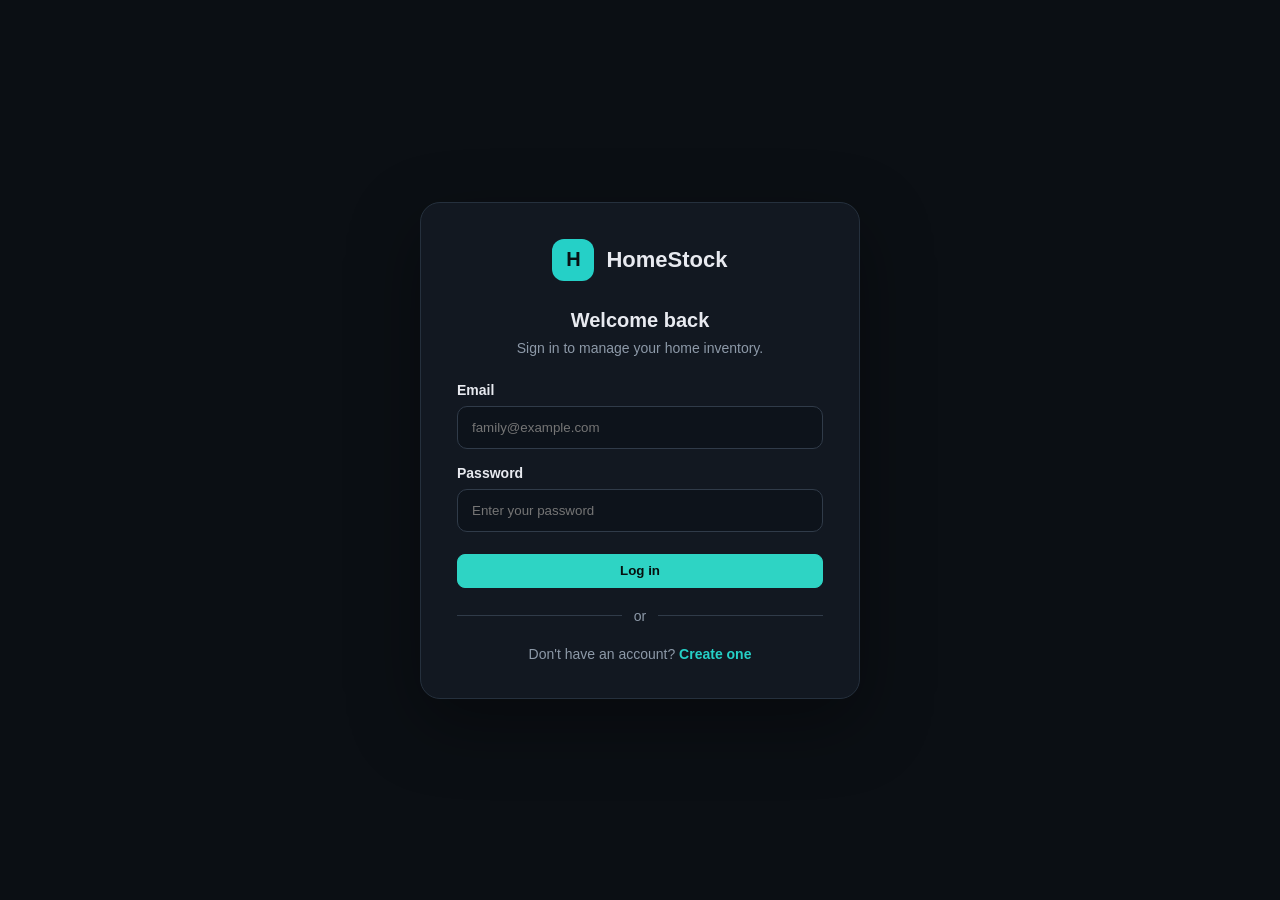
==== commit ad3219a8: "Add files via upload" ====
--- a/login.html
+++ b/login.html
@@ -37,6 +37,12 @@
             <input id="password" name="password" type="password" autocomplete="current-password" placeholder="Enter your password" required>
             <button class="btn primary auth-submit" type="submit">Log in</button>
         </form>
+        <div style="display:flex;align-items:center;gap:12px;margin:20px 0;color:#8d99a8;">
+            <span style="height:1px;flex:1;background:#303b49;"></span>
+            <span>or</span>
+            <span style="height:1px;flex:1;background:#303b49;"></span>
+        </div>
+        <button class="btn" id="googleLogin" type="button" hidden style="width:100%;border:1px solid #303b49;background:#fff;color:#1f2937;font-weight:700;">Continue with Google</button>
         <div class="auth-footer">Don't have an account? <a href="register.html">Create one</a></div>
     </main>
     <script src="js/supabase-config.js"></script>
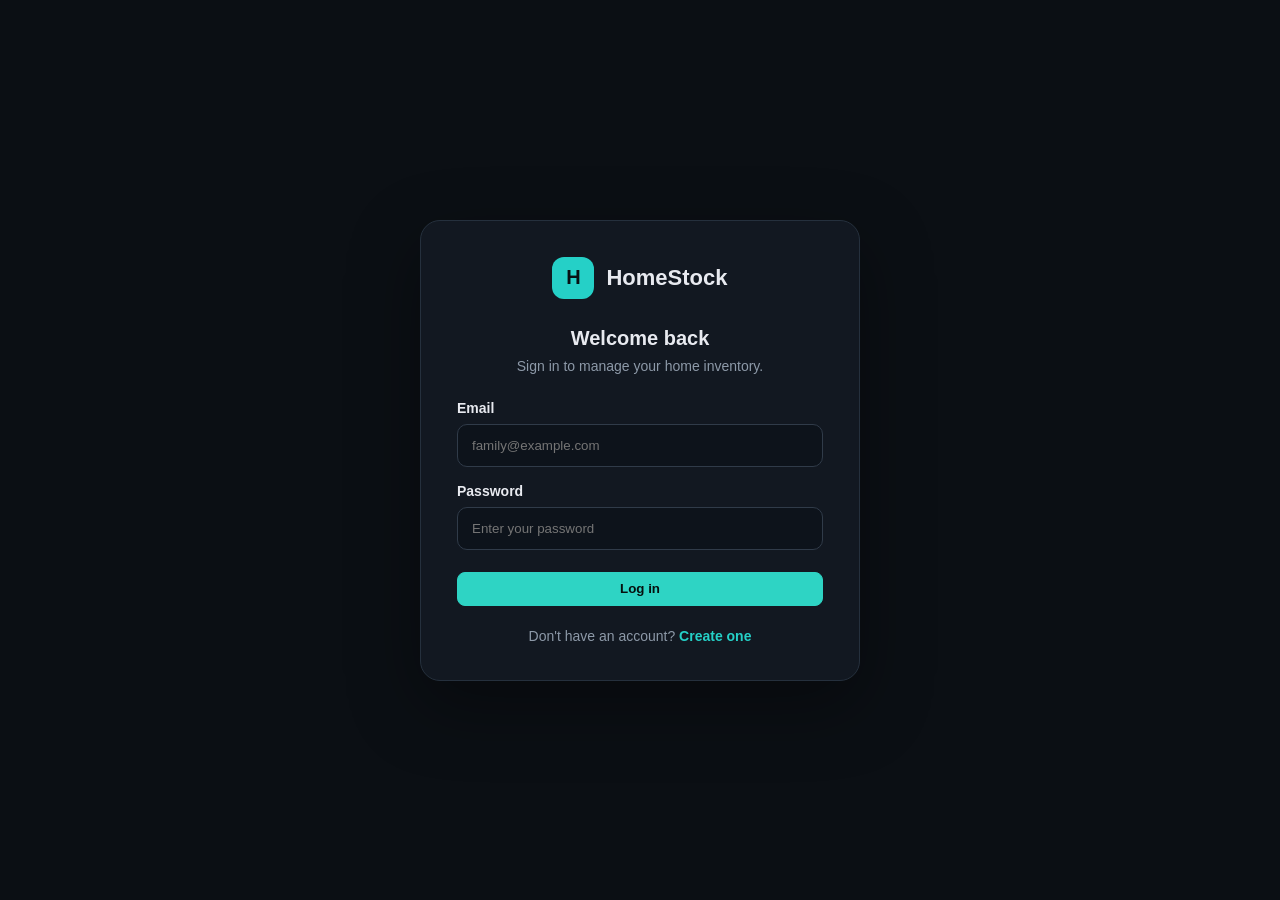
==== commit de82bf5e: "Add files via upload" ====
--- a/login.html
+++ b/login.html
@@ -37,12 +37,6 @@
             <input id="password" name="password" type="password" autocomplete="current-password" placeholder="Enter your password" required>
             <button class="btn primary auth-submit" type="submit">Log in</button>
         </form>
-        <div style="display:flex;align-items:center;gap:12px;margin:20px 0;color:#8d99a8;">
-            <span style="height:1px;flex:1;background:#303b49;"></span>
-            <span>or</span>
-            <span style="height:1px;flex:1;background:#303b49;"></span>
-        </div>
-        <button class="btn" id="googleLogin" type="button" hidden style="width:100%;border:1px solid #303b49;background:#fff;color:#1f2937;font-weight:700;">Continue with Google</button>
         <div class="auth-footer">Don't have an account? <a href="register.html">Create one</a></div>
     </main>
     <script src="js/supabase-config.js"></script>
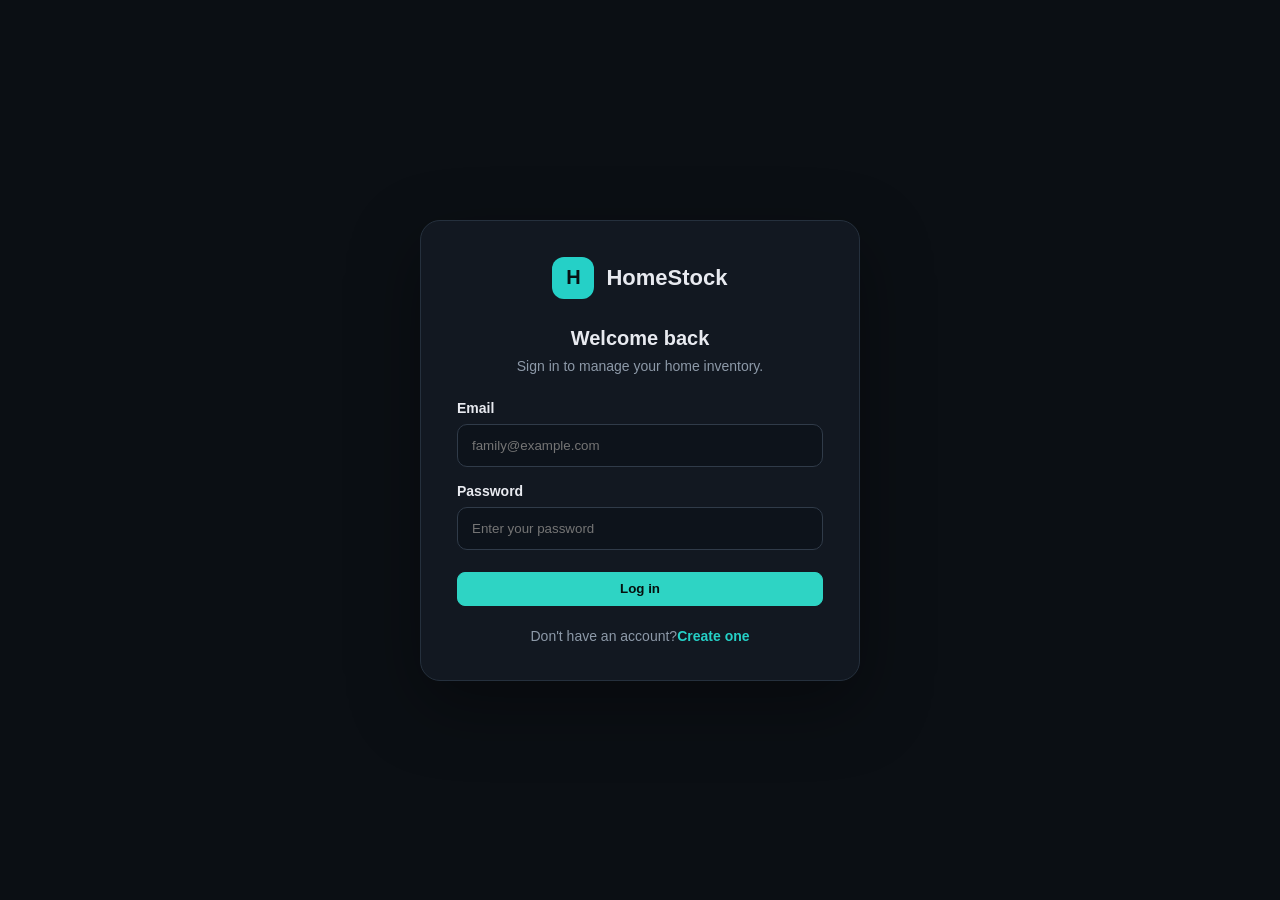
==== commit b40da568: "Update login.html" ====
--- a/login.html
+++ b/login.html
@@ -37,7 +37,7 @@
             <input id="password" name="password" type="password" autocomplete="current-password" placeholder="Enter your password" required>
             <button class="btn primary auth-submit" type="submit">Log in</button>
         </form>
-        <div class="auth-footer">Don't have an account? <a href="register.html">Create one</a></div>
+        <div class="auth-footer">Don't have an account?<a href="/register">Create one</a></div>
     </main>
     <script src="js/supabase-config.js"></script>
     <script src="js/online.js"></script>
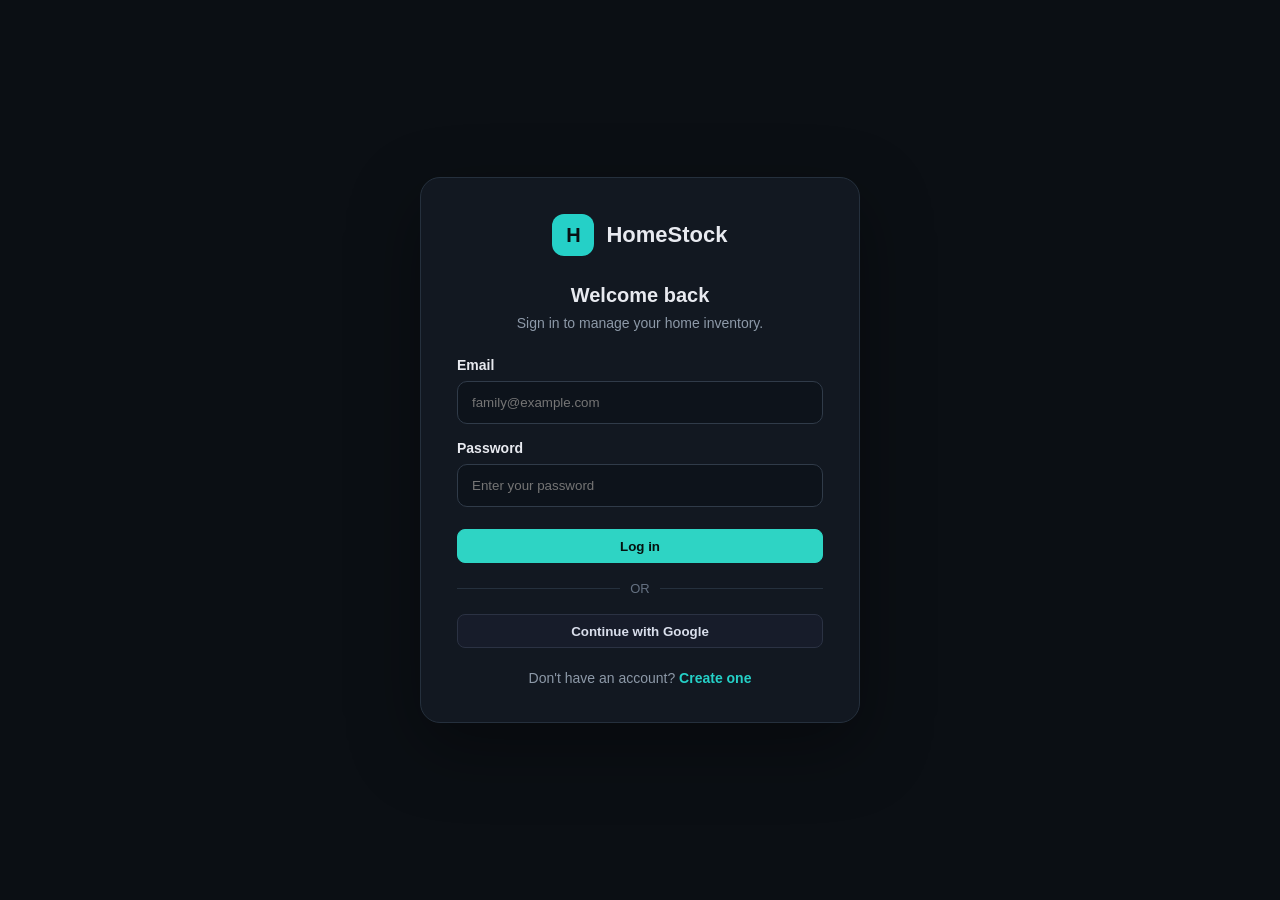
==== commit 3c652243: "Add files via upload" ====
--- a/login.html
+++ b/login.html
@@ -36,8 +36,12 @@
             <label for="password">Password</label>
             <input id="password" name="password" type="password" autocomplete="current-password" placeholder="Enter your password" required>
             <button class="btn primary auth-submit" type="submit">Log in</button>
+        <div style="display:flex;align-items:center;gap:10px;margin:18px 0;color:#657182;font-size:13px;">
+            <span style="height:1px;flex:1;background:#25303d;"></span><span>OR</span><span style="height:1px;flex:1;background:#25303d;"></span>
+        </div>
+        <button class="btn auth-submit" id="googleLogin" type="button" style="margin-top:0;">Continue with Google</button>
         </form>
-        <div class="auth-footer">Don't have an account?<a href="/register">Create one</a></div>
+        <div class="auth-footer">Don't have an account? <a href="register.html">Create one</a></div>
     </main>
     <script src="js/supabase-config.js"></script>
     <script src="js/online.js"></script>
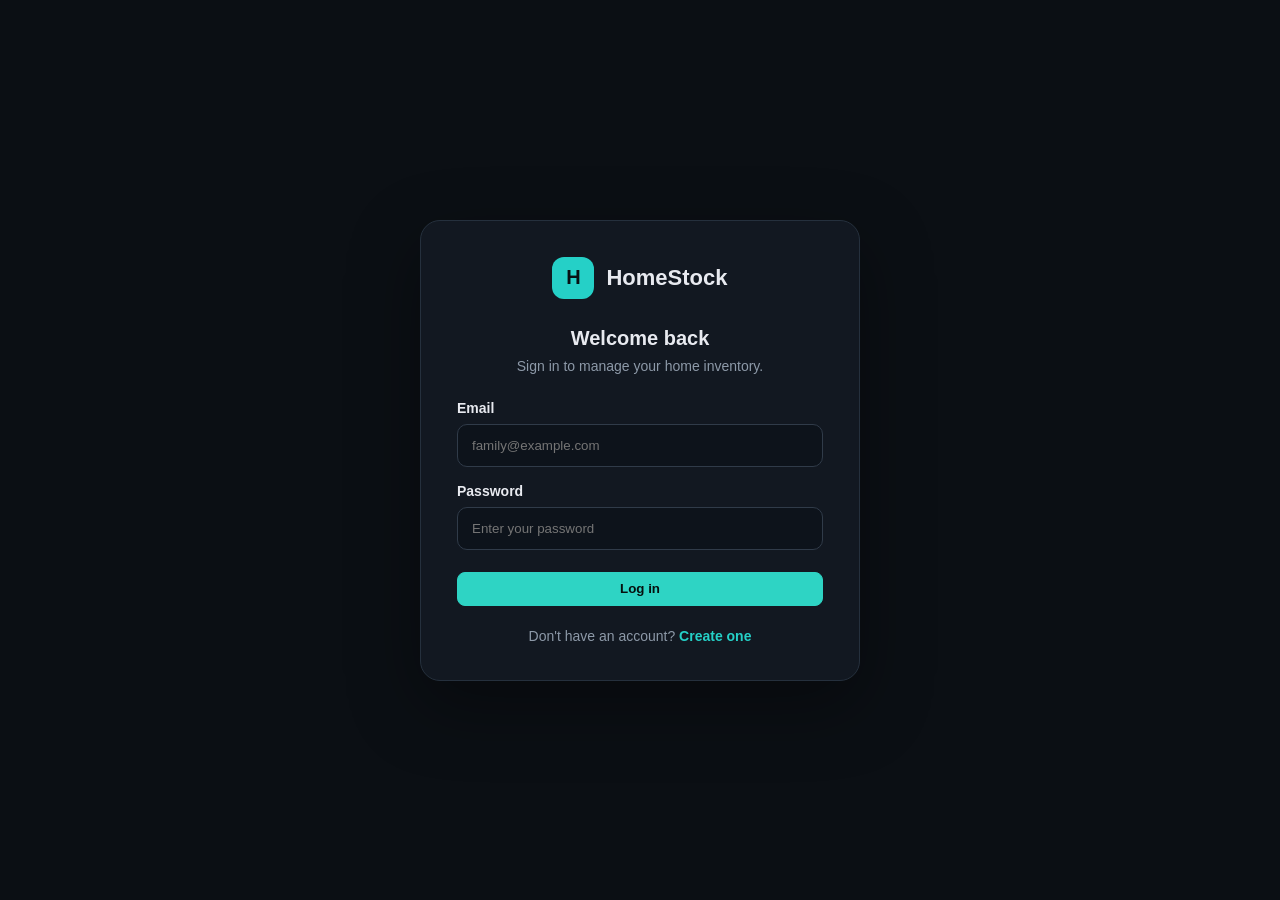
==== commit 70b3b6f0: "Add files via upload" ====
--- a/login.html
+++ b/login.html
@@ -36,10 +36,6 @@
             <label for="password">Password</label>
             <input id="password" name="password" type="password" autocomplete="current-password" placeholder="Enter your password" required>
             <button class="btn primary auth-submit" type="submit">Log in</button>
-        <div style="display:flex;align-items:center;gap:10px;margin:18px 0;color:#657182;font-size:13px;">
-            <span style="height:1px;flex:1;background:#25303d;"></span><span>OR</span><span style="height:1px;flex:1;background:#25303d;"></span>
-        </div>
-        <button class="btn auth-submit" id="googleLogin" type="button" style="margin-top:0;">Continue with Google</button>
         </form>
         <div class="auth-footer">Don't have an account? <a href="register.html">Create one</a></div>
     </main>
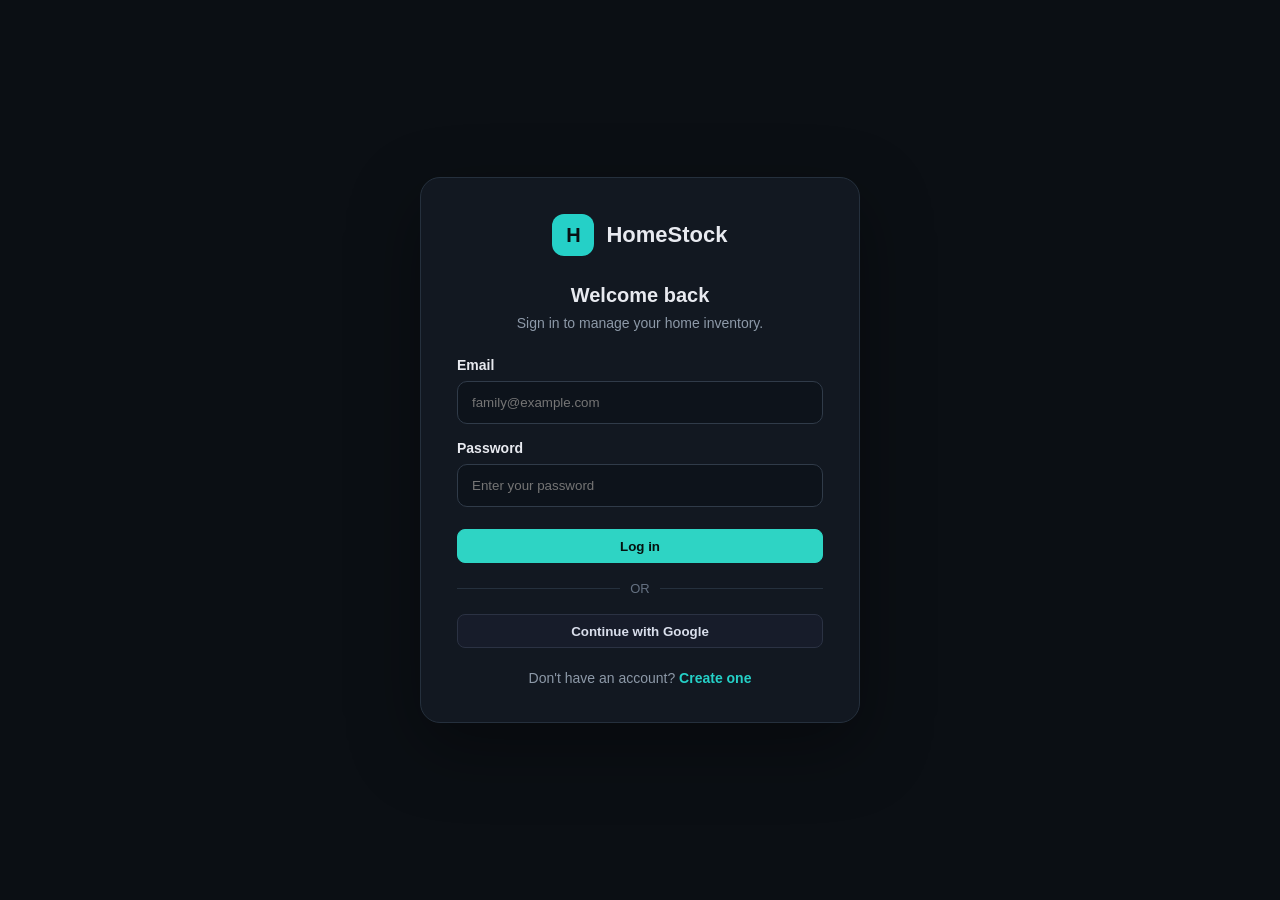
==== commit 99acda73: "Add files via upload" ====
--- a/login.html
+++ b/login.html
@@ -36,6 +36,10 @@
             <label for="password">Password</label>
             <input id="password" name="password" type="password" autocomplete="current-password" placeholder="Enter your password" required>
             <button class="btn primary auth-submit" type="submit">Log in</button>
+        <div style="display:flex;align-items:center;gap:10px;margin:18px 0;color:#657182;font-size:13px;">
+            <span style="height:1px;flex:1;background:#25303d;"></span><span>OR</span><span style="height:1px;flex:1;background:#25303d;"></span>
+        </div>
+        <button class="btn auth-submit" id="googleLogin" type="button" style="margin-top:0;">Continue with Google</button>
         </form>
         <div class="auth-footer">Don't have an account? <a href="register.html">Create one</a></div>
     </main>
